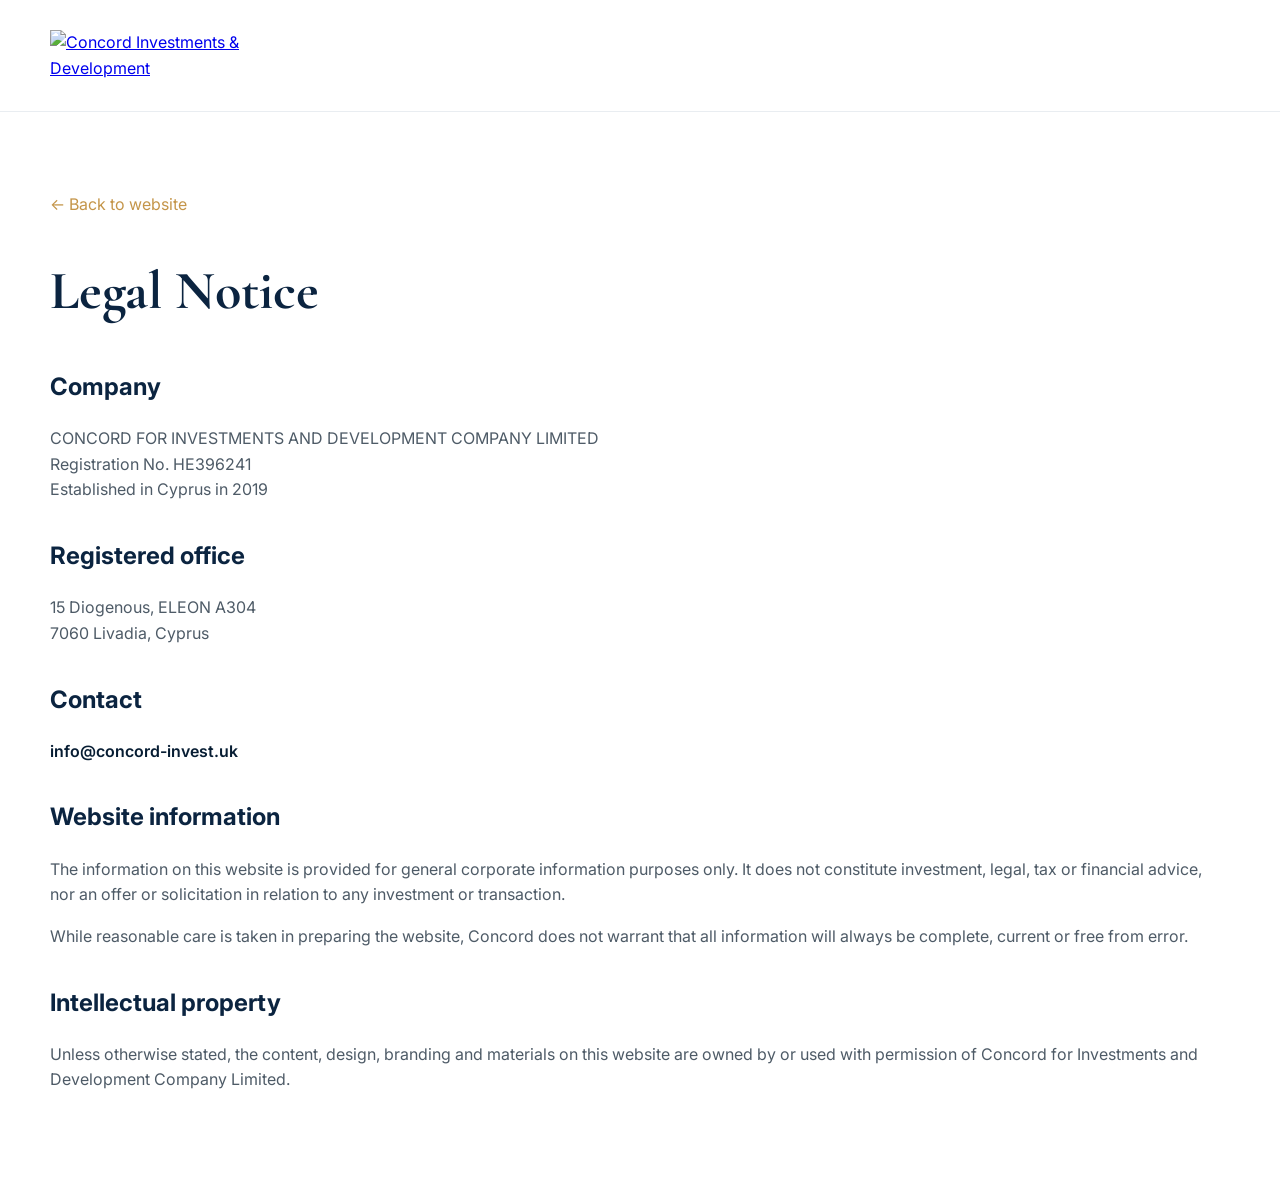
==== legal.html @ a1c295f2 "Build Concord corporate website" ====
<!doctype html><html lang="en"><head><meta charset="utf-8"><meta name="viewport" content="width=device-width, initial-scale=1"><title>Legal Notice | Concord</title><link rel="stylesheet" href="styles.css"></head><body><header class="site-header legal-header"><a class="brand" href="index.html"><img src="assets/concord-logo.svg" alt="Concord Investments & Development"></a></header><main class="legal-page"><div class="shell"><a class="back-link" href="index.html">← Back to website</a><h1>Legal Notice</h1><h2>Company</h2><p>CONCORD FOR INVESTMENTS AND DEVELOPMENT COMPANY LIMITED<br>Registration No. HE396241<br>Established in Cyprus in 2019</p><h2>Registered office</h2><p>15 Diogenous, ELEON A304<br>7060 Livadia, Cyprus</p><h2>Contact</h2><p><a class="email-link" href="mailto:info@concord-invest.uk">info@concord-invest.uk</a></p><h2>Website information</h2><p>The information on this website is provided for general corporate information purposes only. It does not constitute investment, legal, tax or financial advice, nor an offer or solicitation in relation to any investment or transaction.</p><p>While reasonable care is taken in preparing the website, Concord does not warrant that all information will always be complete, current or free from error.</p><h2>Intellectual property</h2><p>Unless otherwise stated, the content, design, branding and materials on this website are owned by or used with permission of Concord for Investments and Development Company Limited.</p></div></main></body></html>
---- styles.css ----
@import url('https://fonts.googleapis.com/css2?family=Cormorant+Garamond:wght@500;600&family=Inter:wght@400;500;600&display=swap');
:root{--navy:#071d33;--navy2:#0c3153;--gold:#c49549;--ink:#0b2440;--muted:#5c6774;--paper:#fff;--soft:#f5f7f9}*{box-sizing:border-box}html{scroll-behavior:smooth}body{margin:0;color:var(--ink);font-family:Inter,Arial,sans-serif;background:#fff;line-height:1.6}.shell{width:min(1180px,calc(100% - 48px));margin:auto}.site-header{height:112px;display:flex;align-items:center;justify-content:space-between;padding:0 max(24px,calc((100vw - 1180px)/2));background:#fff;position:sticky;top:0;z-index:20;border-bottom:1px solid #e9edf1}.brand img{width:255px;display:block}.main-nav{display:flex;gap:34px;align-items:center}.main-nav a{color:var(--ink);text-decoration:none;text-transform:uppercase;letter-spacing:.12em;font-size:12px;font-weight:600}.main-nav a:hover{color:var(--gold)}.menu-toggle{display:none;background:none;border:1px solid #ccd4dc;padding:9px 12px;color:var(--ink)}.hero{position:relative;min-height:600px;display:flex;align-items:center;overflow:hidden;background:#0a2743}.hero-image{position:absolute;inset:0;background:url('assets/concord-hero.svg') center/cover no-repeat}.hero-overlay{position:absolute;inset:0;background:linear-gradient(90deg,rgba(3,20,37,.89) 0%,rgba(3,20,37,.72) 37%,rgba(3,20,37,.18) 68%,rgba(3,20,37,0) 100%)}.hero-content{position:relative;color:#fff;padding:72px 0;max-width:1180px}.hero-content>*{max-width:540px}.eyebrow{text-transform:uppercase;letter-spacing:.19em;font-size:12px;font-weight:600;color:#e2b873;margin:0 0 14px}.eyebrow.dark{color:var(--gold)}h1,.section-title,.growth-copy h2{font-family:'Cormorant Garamond',Georgia,serif}.hero h1{font-size:74px;line-height:.93;font-weight:500;margin:0 0 22px;letter-spacing:-.02em}.gold-rule{width:78px;height:2px;background:var(--gold);margin:22px 0}.hero-copy{font-size:17px;line-height:1.7;color:#f4f6f8;margin-bottom:30px}.button{display:inline-block;text-decoration:none;text-transform:uppercase;letter-spacing:.12em;font-weight:600;font-size:12px;padding:14px 24px}.button-outline{border:1px solid var(--gold);color:#f5cf8a}.button-outline:hover{background:var(--gold);color:#071d33}.pillars{padding:42px 0;background:#fff;border-bottom:1px solid #edf0f2}.pillar-grid{display:grid;grid-template-columns:repeat(4,1fr);gap:0}.pillar{padding:0 28px;border-right:1px solid #e6eaee}.pillar:first-child{padding-left:0}.pillar:last-child{border-right:0}.pillar-icon{width:46px;height:46px;border:1px solid var(--gold);border-radius:50%;display:flex;align-items:center;justify-content:center;color:var(--gold);font-family:'Cormorant Garamond',Georgia,serif;font-size:18px;margin-bottom:18px}.pillar h2{font-size:14px;text-transform:uppercase;letter-spacing:.08em;margin:0 0 8px}.pillar p{font-size:13px;color:var(--muted);margin:0}.section{padding:86px 0}.split{display:grid;grid-template-columns:.85fr 1.15fr;gap:90px;align-items:start}.section-title{font-size:47px;line-height:1.08;font-weight:500;margin:0}.prose{font-size:16px;color:#3e4c59}.prose p{margin-top:0;margin-bottom:18px}.established{color:var(--gold);font-weight:600}.group{background:var(--soft)}.group-layout{display:grid;grid-template-columns:1fr 1fr;gap:60px;align-items:center}.participation-card{background:#fff;border:1px solid #e3e8ed;box-shadow:0 12px 35px rgba(7,29,51,.08);padding:34px}.country{text-transform:uppercase;letter-spacing:.16em;color:var(--gold);font-size:11px;font-weight:600}.participation-card h2{margin:6px 0 2px;font-size:30px}.ownership{color:var(--navy2);font-weight:600}.participation-card dl{margin:24px 0 0}.participation-card dl div{display:grid;grid-template-columns:150px 1fr;padding:10px 0;border-top:1px solid #edf0f3}.participation-card dt{color:#7b8791}.participation-card dd{margin:0;font-weight:500}.growth-copy h2{font-size:43px;line-height:1.1;font-weight:500;margin:0 0 14px}.growth-copy p{color:#52606d;font-size:16px}.company-grid{display:grid;grid-template-columns:1.4fr .9fr .9fr;gap:50px;align-items:start}.company h2{font-size:22px;line-height:1.4;margin:0 0 12px}.label{text-transform:uppercase;letter-spacing:.12em;font-size:11px;font-weight:600;color:var(--gold);margin:0 0 10px}address{font-style:normal}.email-link{color:var(--navy);font-weight:600;text-decoration:none}.site-footer{background:linear-gradient(135deg,#061a2d,#0b3152);color:#dce5ec;padding:54px 0 20px}.footer-grid{display:grid;grid-template-columns:1.4fr .7fr 1fr .7fr;gap:42px}.footer-brand img{width:235px;filter:brightness(0) invert(1);opacity:.95}.footer-brand p{color:#b8c4ce}.footer-heading{text-transform:uppercase;letter-spacing:.13em;color:#d8ad66;font-size:11px;font-weight:600;margin:0 0 12px}.site-footer a{display:block;color:#dce5ec;text-decoration:none;margin:4px 0}.site-footer a:hover{color:#f0c678}.site-footer p{margin-top:0}.copyright{border-top:1px solid rgba(255,255,255,.16);padding-top:18px;margin-top:30px;font-size:11px;color:#9eacb8}.legal-page{min-height:70vh;padding:80px 0}.legal-page h1{font-family:'Cormorant Garamond',Georgia,serif;font-size:54px;margin:0 0 25px}.legal-page h2{margin-top:34px}.legal-page p,.legal-page li{color:#4e5b67}.back-link{display:inline-block;margin-bottom:30px;color:var(--gold);text-decoration:none}.legal-header{position:static}.legal-header .main-nav{display:none}@media(max-width:900px){.site-header{height:86px}.brand img{width:205px}.menu-toggle{display:block}.main-nav{display:none;position:absolute;top:86px;left:0;right:0;background:#fff;padding:24px;flex-direction:column;gap:18px;border-bottom:1px solid #e4e9ee}.main-nav.open{display:flex}.hero{min-height:560px}.hero h1{font-size:58px}.pillar-grid{grid-template-columns:1fr 1fr;gap:34px}.pillar{border-right:0;padding:0}.split,.group-layout,.company-grid,.footer-grid{grid-template-columns:1fr}.split{gap:30px}.group-layout{gap:30px}.company-grid{gap:28px}.footer-grid{gap:28px}}@media(max-width:600px){.shell{width:min(100% - 32px,1180px)}.hero{min-height:590px}.hero-overlay{background:linear-gradient(90deg,rgba(3,20,37,.91),rgba(3,20,37,.63))}.hero h1{font-size:49px}.hero-copy{font-size:15px}.pillar-grid{grid-template-columns:1fr}.pillar{padding-bottom:24px}.section{padding:62px 0}.section-title,.growth-copy h2{font-size:37px}.participation-card{padding:25px}.participation-card dl div{grid-template-columns:1fr;gap:3px}.site-header{padding:0 16px}.brand img{width:178px}}
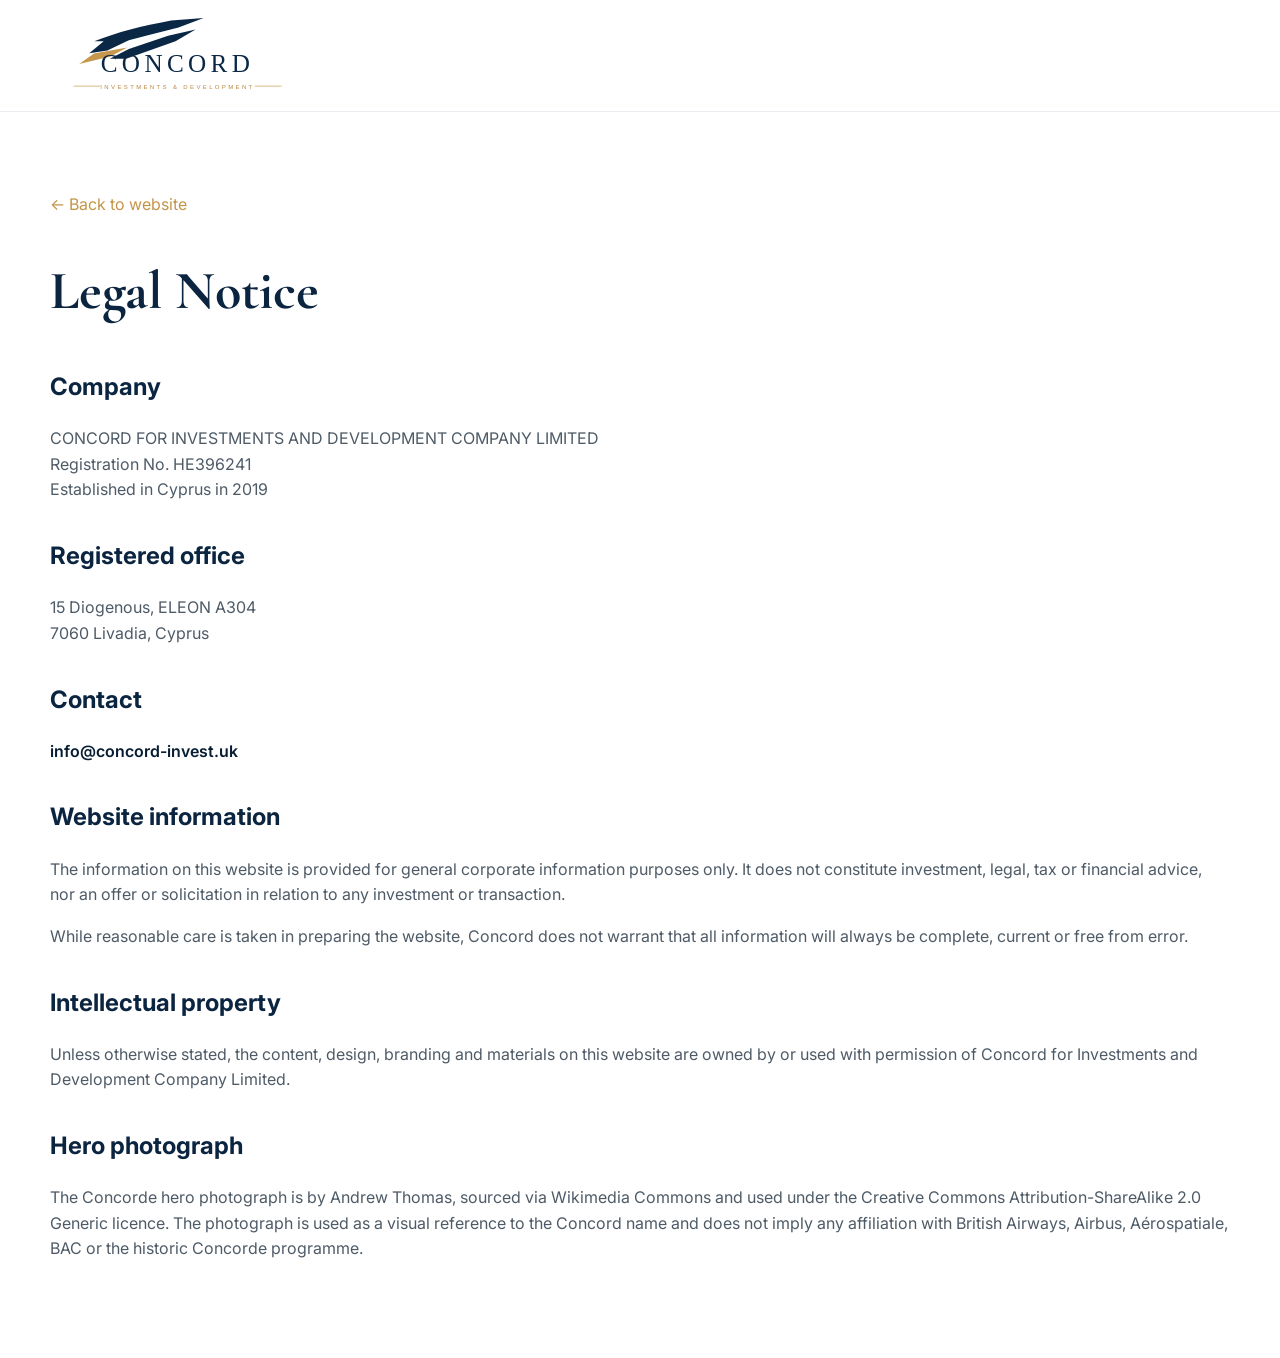
==== commit 5833ee14: "Fix legal page logo and add hero image attribution" ====
--- a/legal.html
+++ b/legal.html
@@ -1 +1 @@
-<!doctype html><html lang="en"><head><meta charset="utf-8"><meta name="viewport" content="width=device-width, initial-scale=1"><title>Legal Notice | Concord</title><link rel="stylesheet" href="styles.css"></head><body><header class="site-header legal-header"><a class="brand" href="index.html"><img src="assets/concord-logo.svg" alt="Concord Investments & Development"></a></header><main class="legal-page"><div class="shell"><a class="back-link" href="index.html">← Back to website</a><h1>Legal Notice</h1><h2>Company</h2><p>CONCORD FOR INVESTMENTS AND DEVELOPMENT COMPANY LIMITED<br>Registration No. HE396241<br>Established in Cyprus in 2019</p><h2>Registered office</h2><p>15 Diogenous, ELEON A304<br>7060 Livadia, Cyprus</p><h2>Contact</h2><p><a class="email-link" href="mailto:info@concord-invest.uk">info@concord-invest.uk</a></p><h2>Website information</h2><p>The information on this website is provided for general corporate information purposes only. It does not constitute investment, legal, tax or financial advice, nor an offer or solicitation in relation to any investment or transaction.</p><p>While reasonable care is taken in preparing the website, Concord does not warrant that all information will always be complete, current or free from error.</p><h2>Intellectual property</h2><p>Unless otherwise stated, the content, design, branding and materials on this website are owned by or used with permission of Concord for Investments and Development Company Limited.</p></div></main></body></html>+<!doctype html><html lang="en"><head><meta charset="utf-8"><meta name="viewport" content="width=device-width, initial-scale=1"><title>Legal Notice | Concord</title><link rel="stylesheet" href="styles.css"></head><body><header class="site-header legal-header"><a class="brand" href="index.html" aria-label="Concord home"><svg class="brand-mark" viewBox="0 0 760 260" role="img" aria-label="Concord Investments & Development logo"><g transform="translate(80 18)"><path class="logo-navy" d="M52 69c70-28 140-45 229-62l97-7-75 28-94 24-54 14-64 31-54 8 43-36-28 0z" fill="#0a2745"/><path class="logo-gold" d="M51 106l99-18-50 27-93 22z" fill="#c6974d"/><path class="logo-navy" d="M155 92l117-39 82-19-60 35-147 52-49 0z" fill="#0a2745"/></g><text class="logo-navy" x="380" y="178" text-anchor="middle" font-family="Georgia, 'Times New Roman', serif" font-size="75" letter-spacing="13" fill="#0a2745">CONCORD</text><g class="logo-gold" stroke="#c6974d" stroke-width="2"><line x1="70" y1="221" x2="150" y2="221"/><line x1="610" y1="221" x2="690" y2="221"/></g><text class="logo-gold" x="380" y="229" text-anchor="middle" font-family="Arial, Helvetica, sans-serif" font-size="18" letter-spacing="7" fill="#b98842">INVESTMENTS &amp; DEVELOPMENT</text></svg></a></header><main class="legal-page"><div class="shell"><a class="back-link" href="index.html">← Back to website</a><h1>Legal Notice</h1><h2>Company</h2><p>CONCORD FOR INVESTMENTS AND DEVELOPMENT COMPANY LIMITED<br>Registration No. HE396241<br>Established in Cyprus in 2019</p><h2>Registered office</h2><p>15 Diogenous, ELEON A304<br>7060 Livadia, Cyprus</p><h2>Contact</h2><p><a class="email-link" href="mailto:info@concord-invest.uk">info@concord-invest.uk</a></p><h2>Website information</h2><p>The information on this website is provided for general corporate information purposes only. It does not constitute investment, legal, tax or financial advice, nor an offer or solicitation in relation to any investment or transaction.</p><p>While reasonable care is taken in preparing the website, Concord does not warrant that all information will always be complete, current or free from error.</p><h2>Intellectual property</h2><p>Unless otherwise stated, the content, design, branding and materials on this website are owned by or used with permission of Concord for Investments and Development Company Limited.</p><h2>Hero photograph</h2><p>The Concorde hero photograph is by Andrew Thomas, sourced via Wikimedia Commons and used under the Creative Commons Attribution-ShareAlike 2.0 Generic licence. The photograph is used as a visual reference to the Concord name and does not imply any affiliation with British Airways, Airbus, Aérospatiale, BAC or the historic Concorde programme.</p></div></main></body></html>
--- a/styles.css
+++ b/styles.css
@@ -1,2 +1,2 @@
 @import url('https://fonts.googleapis.com/css2?family=Cormorant+Garamond:wght@500;600&family=Inter:wght@400;500;600&display=swap');
-:root{--navy:#071d33;--navy2:#0c3153;--gold:#c49549;--ink:#0b2440;--muted:#5c6774;--paper:#fff;--soft:#f5f7f9}*{box-sizing:border-box}html{scroll-behavior:smooth}body{margin:0;color:var(--ink);font-family:Inter,Arial,sans-serif;background:#fff;line-height:1.6}.shell{width:min(1180px,calc(100% - 48px));margin:auto}.site-header{height:112px;display:flex;align-items:center;justify-content:space-between;padding:0 max(24px,calc((100vw - 1180px)/2));background:#fff;position:sticky;top:0;z-index:20;border-bottom:1px solid #e9edf1}.brand img{width:255px;display:block}.main-nav{display:flex;gap:34px;align-items:center}.main-nav a{color:var(--ink);text-decoration:none;text-transform:uppercase;letter-spacing:.12em;font-size:12px;font-weight:600}.main-nav a:hover{color:var(--gold)}.menu-toggle{display:none;background:none;border:1px solid #ccd4dc;padding:9px 12px;color:var(--ink)}.hero{position:relative;min-height:600px;display:flex;align-items:center;overflow:hidden;background:#0a2743}.hero-image{position:absolute;inset:0;background:url('assets/concord-hero.svg') center/cover no-repeat}.hero-overlay{position:absolute;inset:0;background:linear-gradient(90deg,rgba(3,20,37,.89) 0%,rgba(3,20,37,.72) 37%,rgba(3,20,37,.18) 68%,rgba(3,20,37,0) 100%)}.hero-content{position:relative;color:#fff;padding:72px 0;max-width:1180px}.hero-content>*{max-width:540px}.eyebrow{text-transform:uppercase;letter-spacing:.19em;font-size:12px;font-weight:600;color:#e2b873;margin:0 0 14px}.eyebrow.dark{color:var(--gold)}h1,.section-title,.growth-copy h2{font-family:'Cormorant Garamond',Georgia,serif}.hero h1{font-size:74px;line-height:.93;font-weight:500;margin:0 0 22px;letter-spacing:-.02em}.gold-rule{width:78px;height:2px;background:var(--gold);margin:22px 0}.hero-copy{font-size:17px;line-height:1.7;color:#f4f6f8;margin-bottom:30px}.button{display:inline-block;text-decoration:none;text-transform:uppercase;letter-spacing:.12em;font-weight:600;font-size:12px;padding:14px 24px}.button-outline{border:1px solid var(--gold);color:#f5cf8a}.button-outline:hover{background:var(--gold);color:#071d33}.pillars{padding:42px 0;background:#fff;border-bottom:1px solid #edf0f2}.pillar-grid{display:grid;grid-template-columns:repeat(4,1fr);gap:0}.pillar{padding:0 28px;border-right:1px solid #e6eaee}.pillar:first-child{padding-left:0}.pillar:last-child{border-right:0}.pillar-icon{width:46px;height:46px;border:1px solid var(--gold);border-radius:50%;display:flex;align-items:center;justify-content:center;color:var(--gold);font-family:'Cormorant Garamond',Georgia,serif;font-size:18px;margin-bottom:18px}.pillar h2{font-size:14px;text-transform:uppercase;letter-spacing:.08em;margin:0 0 8px}.pillar p{font-size:13px;color:var(--muted);margin:0}.section{padding:86px 0}.split{display:grid;grid-template-columns:.85fr 1.15fr;gap:90px;align-items:start}.section-title{font-size:47px;line-height:1.08;font-weight:500;margin:0}.prose{font-size:16px;color:#3e4c59}.prose p{margin-top:0;margin-bottom:18px}.established{color:var(--gold);font-weight:600}.group{background:var(--soft)}.group-layout{display:grid;grid-template-columns:1fr 1fr;gap:60px;align-items:center}.participation-card{background:#fff;border:1px solid #e3e8ed;box-shadow:0 12px 35px rgba(7,29,51,.08);padding:34px}.country{text-transform:uppercase;letter-spacing:.16em;color:var(--gold);font-size:11px;font-weight:600}.participation-card h2{margin:6px 0 2px;font-size:30px}.ownership{color:var(--navy2);font-weight:600}.participation-card dl{margin:24px 0 0}.participation-card dl div{display:grid;grid-template-columns:150px 1fr;padding:10px 0;border-top:1px solid #edf0f3}.participation-card dt{color:#7b8791}.participation-card dd{margin:0;font-weight:500}.growth-copy h2{font-size:43px;line-height:1.1;font-weight:500;margin:0 0 14px}.growth-copy p{color:#52606d;font-size:16px}.company-grid{display:grid;grid-template-columns:1.4fr .9fr .9fr;gap:50px;align-items:start}.company h2{font-size:22px;line-height:1.4;margin:0 0 12px}.label{text-transform:uppercase;letter-spacing:.12em;font-size:11px;font-weight:600;color:var(--gold);margin:0 0 10px}address{font-style:normal}.email-link{color:var(--navy);font-weight:600;text-decoration:none}.site-footer{background:linear-gradient(135deg,#061a2d,#0b3152);color:#dce5ec;padding:54px 0 20px}.footer-grid{display:grid;grid-template-columns:1.4fr .7fr 1fr .7fr;gap:42px}.footer-brand img{width:235px;filter:brightness(0) invert(1);opacity:.95}.footer-brand p{color:#b8c4ce}.footer-heading{text-transform:uppercase;letter-spacing:.13em;color:#d8ad66;font-size:11px;font-weight:600;margin:0 0 12px}.site-footer a{display:block;color:#dce5ec;text-decoration:none;margin:4px 0}.site-footer a:hover{color:#f0c678}.site-footer p{margin-top:0}.copyright{border-top:1px solid rgba(255,255,255,.16);padding-top:18px;margin-top:30px;font-size:11px;color:#9eacb8}.legal-page{min-height:70vh;padding:80px 0}.legal-page h1{font-family:'Cormorant Garamond',Georgia,serif;font-size:54px;margin:0 0 25px}.legal-page h2{margin-top:34px}.legal-page p,.legal-page li{color:#4e5b67}.back-link{display:inline-block;margin-bottom:30px;color:var(--gold);text-decoration:none}.legal-header{position:static}.legal-header .main-nav{display:none}@media(max-width:900px){.site-header{height:86px}.brand img{width:205px}.menu-toggle{display:block}.main-nav{display:none;position:absolute;top:86px;left:0;right:0;background:#fff;padding:24px;flex-direction:column;gap:18px;border-bottom:1px solid #e4e9ee}.main-nav.open{display:flex}.hero{min-height:560px}.hero h1{font-size:58px}.pillar-grid{grid-template-columns:1fr 1fr;gap:34px}.pillar{border-right:0;padding:0}.split,.group-layout,.company-grid,.footer-grid{grid-template-columns:1fr}.split{gap:30px}.group-layout{gap:30px}.company-grid{gap:28px}.footer-grid{gap:28px}}@media(max-width:600px){.shell{width:min(100% - 32px,1180px)}.hero{min-height:590px}.hero-overlay{background:linear-gradient(90deg,rgba(3,20,37,.91),rgba(3,20,37,.63))}.hero h1{font-size:49px}.hero-copy{font-size:15px}.pillar-grid{grid-template-columns:1fr}.pillar{padding-bottom:24px}.section{padding:62px 0}.section-title,.growth-copy h2{font-size:37px}.participation-card{padding:25px}.participation-card dl div{grid-template-columns:1fr;gap:3px}.site-header{padding:0 16px}.brand img{width:178px}}+:root{--navy:#071d33;--navy2:#0c3153;--gold:#c49549;--ink:#0b2440;--muted:#5c6774;--paper:#fff;--soft:#f5f7f9}*{box-sizing:border-box}html{scroll-behavior:smooth}body{margin:0;color:var(--ink);font-family:Inter,Arial,sans-serif;background:#fff;line-height:1.6}.shell{width:min(1180px,calc(100% - 48px));margin:auto}.site-header{height:112px;display:flex;align-items:center;justify-content:space-between;padding:0 max(24px,calc((100vw - 1180px)/2));background:#fff;position:sticky;top:0;z-index:20;border-bottom:1px solid #e9edf1}.brand{display:flex;align-items:center;text-decoration:none}.brand-mark{width:255px;height:auto;display:block;overflow:visible}.main-nav{display:flex;gap:34px;align-items:center}.main-nav a{color:var(--ink);text-decoration:none;text-transform:uppercase;letter-spacing:.12em;font-size:12px;font-weight:600}.main-nav a:hover{color:var(--gold)}.menu-toggle{display:none;background:none;border:1px solid #ccd4dc;padding:9px 12px;color:var(--ink)}.hero{position:relative;min-height:600px;display:flex;align-items:center;overflow:hidden;background:#0a2743}.hero-image{position:absolute;inset:0;background-image:url('https://upload.wikimedia.org/wikipedia/commons/thumb/7/77/Concorde_102_G-BOAF%2C_British_Airways%2C_Manchester%2C_July_1982._%285499205415%29.jpg/1280px-Concorde_102_G-BOAF%2C_British_Airways%2C_Manchester%2C_July_1982._%285499205415%29.jpg');background-position:center 42%;background-size:cover;background-repeat:no-repeat;transform:scale(1.015)}.hero-overlay{position:absolute;inset:0;background:linear-gradient(90deg,rgba(3,20,37,.93) 0%,rgba(3,20,37,.78) 36%,rgba(3,20,37,.34) 62%,rgba(3,20,37,.08) 100%),linear-gradient(180deg,rgba(7,29,51,.08),rgba(7,29,51,.2))}.hero-content{position:relative;color:#fff;padding:72px 0;max-width:1180px}.hero-content>*{max-width:540px}.eyebrow{text-transform:uppercase;letter-spacing:.19em;font-size:12px;font-weight:600;color:#e2b873;margin:0 0 14px}.eyebrow.dark{color:var(--gold)}h1,.section-title,.growth-copy h2{font-family:'Cormorant Garamond',Georgia,serif}.hero h1{font-size:74px;line-height:.93;font-weight:500;margin:0 0 22px;letter-spacing:-.02em}.gold-rule{width:78px;height:2px;background:var(--gold);margin:22px 0}.hero-copy{font-size:17px;line-height:1.7;color:#f4f6f8;margin-bottom:30px}.button{display:inline-block;text-decoration:none;text-transform:uppercase;letter-spacing:.12em;font-weight:600;font-size:12px;padding:14px 24px}.button-outline{border:1px solid var(--gold);color:#f5cf8a}.button-outline:hover{background:var(--gold);color:#071d33}.pillars{padding:42px 0;background:#fff;border-bottom:1px solid #edf0f2}.pillar-grid{display:grid;grid-template-columns:repeat(4,1fr);gap:0}.pillar{padding:0 28px;border-right:1px solid #e6eaee}.pillar:first-child{padding-left:0}.pillar:last-child{border-right:0}.pillar-icon{width:46px;height:46px;border:1px solid var(--gold);border-radius:50%;display:flex;align-items:center;justify-content:center;color:var(--gold);font-family:'Cormorant Garamond',Georgia,serif;font-size:18px;margin-bottom:18px}.pillar h2{font-size:14px;text-transform:uppercase;letter-spacing:.08em;margin:0 0 8px}.pillar p{font-size:13px;color:var(--muted);margin:0}.section{padding:86px 0}.split{display:grid;grid-template-columns:.85fr 1.15fr;gap:90px;align-items:start}.section-title{font-size:47px;line-height:1.08;font-weight:500;margin:0}.prose{font-size:16px;color:#3e4c59}.prose p{margin-top:0;margin-bottom:18px}.established{color:var(--gold);font-weight:600}.group{background:var(--soft)}.group-layout{display:grid;grid-template-columns:1fr 1fr;gap:60px;align-items:center}.participation-card{background:#fff;border:1px solid #e3e8ed;box-shadow:0 12px 35px rgba(7,29,51,.08);padding:34px}.country{text-transform:uppercase;letter-spacing:.16em;color:var(--gold);font-size:11px;font-weight:600}.participation-card h2{margin:6px 0 2px;font-size:30px}.ownership{color:var(--navy2);font-weight:600}.participation-card dl{margin:24px 0 0}.participation-card dl div{display:grid;grid-template-columns:150px 1fr;padding:10px 0;border-top:1px solid #edf0f3}.participation-card dt{color:#7b8791}.participation-card dd{margin:0;font-weight:500}.growth-copy h2{font-size:43px;line-height:1.1;font-weight:500;margin:0 0 14px}.growth-copy p{color:#52606d;font-size:16px}.company-grid{display:grid;grid-template-columns:1.4fr .9fr .9fr;gap:50px;align-items:start}.company h2{font-size:22px;line-height:1.4;margin:0 0 12px}.label{text-transform:uppercase;letter-spacing:.12em;font-size:11px;font-weight:600;color:var(--gold);margin:0 0 10px}address{font-style:normal}.email-link{color:var(--navy);font-weight:600;text-decoration:none}.site-footer{background:linear-gradient(135deg,#061a2d,#0b3152);color:#dce5ec;padding:54px 0 20px}.footer-grid{display:grid;grid-template-columns:1.4fr .7fr 1fr .7fr;gap:42px}.footer-brand .brand-mark{width:235px}.footer-brand .brand-mark .logo-navy{fill:#fff}.footer-brand .brand-mark .logo-gold{fill:#d4aa63;stroke:#d4aa63}.footer-brand .brand-mark .logo-white{fill:#fff}.footer-brand p{color:#b8c4ce}.footer-heading{text-transform:uppercase;letter-spacing:.13em;color:#d8ad66;font-size:11px;font-weight:600;margin:0 0 12px}.site-footer a{display:block;color:#dce5ec;text-decoration:none;margin:4px 0}.site-footer a:hover{color:#f0c678}.site-footer p{margin-top:0}.copyright{border-top:1px solid rgba(255,255,255,.16);padding-top:18px;margin-top:30px;font-size:11px;color:#9eacb8}.photo-credit{font-size:10px;color:#8797a5;margin-top:10px}.photo-credit a{display:inline;color:#9eacb8;text-decoration:underline}.legal-page{min-height:70vh;padding:80px 0}.legal-page h1{font-family:'Cormorant Garamond',Georgia,serif;font-size:54px;margin:0 0 25px}.legal-page h2{margin-top:34px}.legal-page p,.legal-page li{color:#4e5b67}.back-link{display:inline-block;margin-bottom:30px;color:var(--gold);text-decoration:none}.legal-header{position:static}.legal-header .main-nav{display:none}@media(max-width:900px){.site-header{height:86px}.brand-mark{width:205px}.menu-toggle{display:block}.main-nav{display:none;position:absolute;top:86px;left:0;right:0;background:#fff;padding:24px;flex-direction:column;gap:18px;border-bottom:1px solid #e4e9ee}.main-nav.open{display:flex}.hero{min-height:560px}.hero h1{font-size:58px}.pillar-grid{grid-template-columns:1fr 1fr;gap:34px}.pillar{border-right:0;padding:0}.split,.group-layout,.company-grid,.footer-grid{grid-template-columns:1fr}.split{gap:30px}.group-layout{gap:30px}.company-grid{gap:28px}.footer-grid{gap:28px}}@media(max-width:600px){.shell{width:min(100% - 32px,1180px)}.hero{min-height:590px}.hero-image{background-position:61% center}.hero-overlay{background:linear-gradient(90deg,rgba(3,20,37,.94),rgba(3,20,37,.63))}.hero h1{font-size:49px}.hero-copy{font-size:15px}.pillar-grid{grid-template-columns:1fr}.pillar{padding-bottom:24px}.section{padding:62px 0}.section-title,.growth-copy h2{font-size:37px}.participation-card{padding:25px}.participation-card dl div{grid-template-columns:1fr;gap:3px}.site-header{padding:0 16px}.brand-mark{width:178px}}
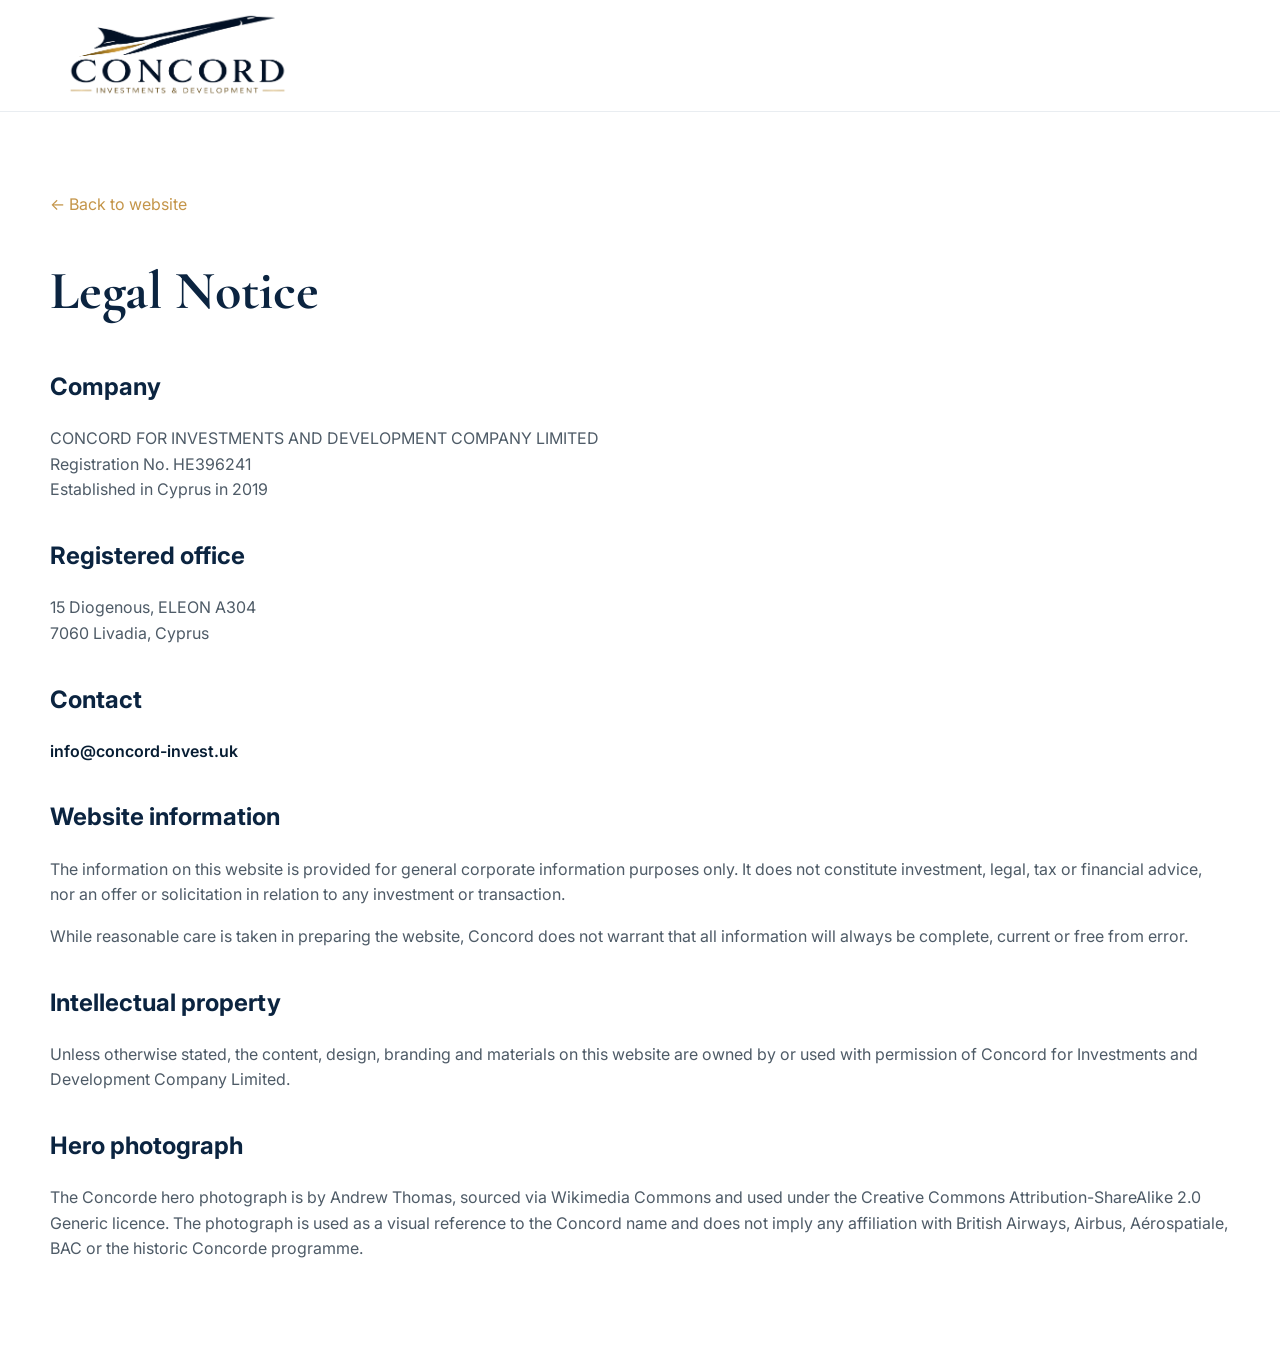
==== commit cd69ffa2: "Use uploaded Concord logo on legal page" ====
--- a/legal.html
+++ b/legal.html
@@ -1 +1 @@
-<!doctype html><html lang="en"><head><meta charset="utf-8"><meta name="viewport" content="width=device-width, initial-scale=1"><title>Legal Notice | Concord</title><link rel="stylesheet" href="styles.css"></head><body><header class="site-header legal-header"><a class="brand" href="index.html" aria-label="Concord home"><svg class="brand-mark" viewBox="0 0 760 260" role="img" aria-label="Concord Investments & Development logo"><g transform="translate(80 18)"><path class="logo-navy" d="M52 69c70-28 140-45 229-62l97-7-75 28-94 24-54 14-64 31-54 8 43-36-28 0z" fill="#0a2745"/><path class="logo-gold" d="M51 106l99-18-50 27-93 22z" fill="#c6974d"/><path class="logo-navy" d="M155 92l117-39 82-19-60 35-147 52-49 0z" fill="#0a2745"/></g><text class="logo-navy" x="380" y="178" text-anchor="middle" font-family="Georgia, 'Times New Roman', serif" font-size="75" letter-spacing="13" fill="#0a2745">CONCORD</text><g class="logo-gold" stroke="#c6974d" stroke-width="2"><line x1="70" y1="221" x2="150" y2="221"/><line x1="610" y1="221" x2="690" y2="221"/></g><text class="logo-gold" x="380" y="229" text-anchor="middle" font-family="Arial, Helvetica, sans-serif" font-size="18" letter-spacing="7" fill="#b98842">INVESTMENTS &amp; DEVELOPMENT</text></svg></a></header><main class="legal-page"><div class="shell"><a class="back-link" href="index.html">← Back to website</a><h1>Legal Notice</h1><h2>Company</h2><p>CONCORD FOR INVESTMENTS AND DEVELOPMENT COMPANY LIMITED<br>Registration No. HE396241<br>Established in Cyprus in 2019</p><h2>Registered office</h2><p>15 Diogenous, ELEON A304<br>7060 Livadia, Cyprus</p><h2>Contact</h2><p><a class="email-link" href="mailto:info@concord-invest.uk">info@concord-invest.uk</a></p><h2>Website information</h2><p>The information on this website is provided for general corporate information purposes only. It does not constitute investment, legal, tax or financial advice, nor an offer or solicitation in relation to any investment or transaction.</p><p>While reasonable care is taken in preparing the website, Concord does not warrant that all information will always be complete, current or free from error.</p><h2>Intellectual property</h2><p>Unless otherwise stated, the content, design, branding and materials on this website are owned by or used with permission of Concord for Investments and Development Company Limited.</p><h2>Hero photograph</h2><p>The Concorde hero photograph is by Andrew Thomas, sourced via Wikimedia Commons and used under the Creative Commons Attribution-ShareAlike 2.0 Generic licence. The photograph is used as a visual reference to the Concord name and does not imply any affiliation with British Airways, Airbus, Aérospatiale, BAC or the historic Concorde programme.</p></div></main></body></html>+<!doctype html><html lang="en"><head><meta charset="utf-8"><meta name="viewport" content="width=device-width, initial-scale=1"><title>Legal Notice | Concord</title><link rel="stylesheet" href="styles.css"></head><body><header class="site-header legal-header"><a class="brand" href="index.html" aria-label="Concord home"><img class="brand-logo" src="assets/LOGO.png" alt="Concord Investments & Development"></a></header><main class="legal-page"><div class="shell"><a class="back-link" href="index.html">← Back to website</a><h1>Legal Notice</h1><h2>Company</h2><p>CONCORD FOR INVESTMENTS AND DEVELOPMENT COMPANY LIMITED<br>Registration No. HE396241<br>Established in Cyprus in 2019</p><h2>Registered office</h2><p>15 Diogenous, ELEON A304<br>7060 Livadia, Cyprus</p><h2>Contact</h2><p><a class="email-link" href="mailto:info@concord-invest.uk">info@concord-invest.uk</a></p><h2>Website information</h2><p>The information on this website is provided for general corporate information purposes only. It does not constitute investment, legal, tax or financial advice, nor an offer or solicitation in relation to any investment or transaction.</p><p>While reasonable care is taken in preparing the website, Concord does not warrant that all information will always be complete, current or free from error.</p><h2>Intellectual property</h2><p>Unless otherwise stated, the content, design, branding and materials on this website are owned by or used with permission of Concord for Investments and Development Company Limited.</p><h2>Hero photograph</h2><p>The Concorde hero photograph is by Andrew Thomas, sourced via Wikimedia Commons and used under the Creative Commons Attribution-ShareAlike 2.0 Generic licence. The photograph is used as a visual reference to the Concord name and does not imply any affiliation with British Airways, Airbus, Aérospatiale, BAC or the historic Concorde programme.</p></div></main></body></html>
--- a/styles.css
+++ b/styles.css
@@ -1,2 +1,2 @@
 @import url('https://fonts.googleapis.com/css2?family=Cormorant+Garamond:wght@500;600&family=Inter:wght@400;500;600&display=swap');
-:root{--navy:#071d33;--navy2:#0c3153;--gold:#c49549;--ink:#0b2440;--muted:#5c6774;--paper:#fff;--soft:#f5f7f9}*{box-sizing:border-box}html{scroll-behavior:smooth}body{margin:0;color:var(--ink);font-family:Inter,Arial,sans-serif;background:#fff;line-height:1.6}.shell{width:min(1180px,calc(100% - 48px));margin:auto}.site-header{height:112px;display:flex;align-items:center;justify-content:space-between;padding:0 max(24px,calc((100vw - 1180px)/2));background:#fff;position:sticky;top:0;z-index:20;border-bottom:1px solid #e9edf1}.brand{display:flex;align-items:center;text-decoration:none}.brand-mark{width:255px;height:auto;display:block;overflow:visible}.main-nav{display:flex;gap:34px;align-items:center}.main-nav a{color:var(--ink);text-decoration:none;text-transform:uppercase;letter-spacing:.12em;font-size:12px;font-weight:600}.main-nav a:hover{color:var(--gold)}.menu-toggle{display:none;background:none;border:1px solid #ccd4dc;padding:9px 12px;color:var(--ink)}.hero{position:relative;min-height:600px;display:flex;align-items:center;overflow:hidden;background:#0a2743}.hero-image{position:absolute;inset:0;background-image:url('https://upload.wikimedia.org/wikipedia/commons/thumb/7/77/Concorde_102_G-BOAF%2C_British_Airways%2C_Manchester%2C_July_1982._%285499205415%29.jpg/1280px-Concorde_102_G-BOAF%2C_British_Airways%2C_Manchester%2C_July_1982._%285499205415%29.jpg');background-position:center 42%;background-size:cover;background-repeat:no-repeat;transform:scale(1.015)}.hero-overlay{position:absolute;inset:0;background:linear-gradient(90deg,rgba(3,20,37,.93) 0%,rgba(3,20,37,.78) 36%,rgba(3,20,37,.34) 62%,rgba(3,20,37,.08) 100%),linear-gradient(180deg,rgba(7,29,51,.08),rgba(7,29,51,.2))}.hero-content{position:relative;color:#fff;padding:72px 0;max-width:1180px}.hero-content>*{max-width:540px}.eyebrow{text-transform:uppercase;letter-spacing:.19em;font-size:12px;font-weight:600;color:#e2b873;margin:0 0 14px}.eyebrow.dark{color:var(--gold)}h1,.section-title,.growth-copy h2{font-family:'Cormorant Garamond',Georgia,serif}.hero h1{font-size:74px;line-height:.93;font-weight:500;margin:0 0 22px;letter-spacing:-.02em}.gold-rule{width:78px;height:2px;background:var(--gold);margin:22px 0}.hero-copy{font-size:17px;line-height:1.7;color:#f4f6f8;margin-bottom:30px}.button{display:inline-block;text-decoration:none;text-transform:uppercase;letter-spacing:.12em;font-weight:600;font-size:12px;padding:14px 24px}.button-outline{border:1px solid var(--gold);color:#f5cf8a}.button-outline:hover{background:var(--gold);color:#071d33}.pillars{padding:42px 0;background:#fff;border-bottom:1px solid #edf0f2}.pillar-grid{display:grid;grid-template-columns:repeat(4,1fr);gap:0}.pillar{padding:0 28px;border-right:1px solid #e6eaee}.pillar:first-child{padding-left:0}.pillar:last-child{border-right:0}.pillar-icon{width:46px;height:46px;border:1px solid var(--gold);border-radius:50%;display:flex;align-items:center;justify-content:center;color:var(--gold);font-family:'Cormorant Garamond',Georgia,serif;font-size:18px;margin-bottom:18px}.pillar h2{font-size:14px;text-transform:uppercase;letter-spacing:.08em;margin:0 0 8px}.pillar p{font-size:13px;color:var(--muted);margin:0}.section{padding:86px 0}.split{display:grid;grid-template-columns:.85fr 1.15fr;gap:90px;align-items:start}.section-title{font-size:47px;line-height:1.08;font-weight:500;margin:0}.prose{font-size:16px;color:#3e4c59}.prose p{margin-top:0;margin-bottom:18px}.established{color:var(--gold);font-weight:600}.group{background:var(--soft)}.group-layout{display:grid;grid-template-columns:1fr 1fr;gap:60px;align-items:center}.participation-card{background:#fff;border:1px solid #e3e8ed;box-shadow:0 12px 35px rgba(7,29,51,.08);padding:34px}.country{text-transform:uppercase;letter-spacing:.16em;color:var(--gold);font-size:11px;font-weight:600}.participation-card h2{margin:6px 0 2px;font-size:30px}.ownership{color:var(--navy2);font-weight:600}.participation-card dl{margin:24px 0 0}.participation-card dl div{display:grid;grid-template-columns:150px 1fr;padding:10px 0;border-top:1px solid #edf0f3}.participation-card dt{color:#7b8791}.participation-card dd{margin:0;font-weight:500}.growth-copy h2{font-size:43px;line-height:1.1;font-weight:500;margin:0 0 14px}.growth-copy p{color:#52606d;font-size:16px}.company-grid{display:grid;grid-template-columns:1.4fr .9fr .9fr;gap:50px;align-items:start}.company h2{font-size:22px;line-height:1.4;margin:0 0 12px}.label{text-transform:uppercase;letter-spacing:.12em;font-size:11px;font-weight:600;color:var(--gold);margin:0 0 10px}address{font-style:normal}.email-link{color:var(--navy);font-weight:600;text-decoration:none}.site-footer{background:linear-gradient(135deg,#061a2d,#0b3152);color:#dce5ec;padding:54px 0 20px}.footer-grid{display:grid;grid-template-columns:1.4fr .7fr 1fr .7fr;gap:42px}.footer-brand .brand-mark{width:235px}.footer-brand .brand-mark .logo-navy{fill:#fff}.footer-brand .brand-mark .logo-gold{fill:#d4aa63;stroke:#d4aa63}.footer-brand .brand-mark .logo-white{fill:#fff}.footer-brand p{color:#b8c4ce}.footer-heading{text-transform:uppercase;letter-spacing:.13em;color:#d8ad66;font-size:11px;font-weight:600;margin:0 0 12px}.site-footer a{display:block;color:#dce5ec;text-decoration:none;margin:4px 0}.site-footer a:hover{color:#f0c678}.site-footer p{margin-top:0}.copyright{border-top:1px solid rgba(255,255,255,.16);padding-top:18px;margin-top:30px;font-size:11px;color:#9eacb8}.photo-credit{font-size:10px;color:#8797a5;margin-top:10px}.photo-credit a{display:inline;color:#9eacb8;text-decoration:underline}.legal-page{min-height:70vh;padding:80px 0}.legal-page h1{font-family:'Cormorant Garamond',Georgia,serif;font-size:54px;margin:0 0 25px}.legal-page h2{margin-top:34px}.legal-page p,.legal-page li{color:#4e5b67}.back-link{display:inline-block;margin-bottom:30px;color:var(--gold);text-decoration:none}.legal-header{position:static}.legal-header .main-nav{display:none}@media(max-width:900px){.site-header{height:86px}.brand-mark{width:205px}.menu-toggle{display:block}.main-nav{display:none;position:absolute;top:86px;left:0;right:0;background:#fff;padding:24px;flex-direction:column;gap:18px;border-bottom:1px solid #e4e9ee}.main-nav.open{display:flex}.hero{min-height:560px}.hero h1{font-size:58px}.pillar-grid{grid-template-columns:1fr 1fr;gap:34px}.pillar{border-right:0;padding:0}.split,.group-layout,.company-grid,.footer-grid{grid-template-columns:1fr}.split{gap:30px}.group-layout{gap:30px}.company-grid{gap:28px}.footer-grid{gap:28px}}@media(max-width:600px){.shell{width:min(100% - 32px,1180px)}.hero{min-height:590px}.hero-image{background-position:61% center}.hero-overlay{background:linear-gradient(90deg,rgba(3,20,37,.94),rgba(3,20,37,.63))}.hero h1{font-size:49px}.hero-copy{font-size:15px}.pillar-grid{grid-template-columns:1fr}.pillar{padding-bottom:24px}.section{padding:62px 0}.section-title,.growth-copy h2{font-size:37px}.participation-card{padding:25px}.participation-card dl div{grid-template-columns:1fr;gap:3px}.site-header{padding:0 16px}.brand-mark{width:178px}}+:root{--navy:#071d33;--navy2:#0c3153;--gold:#c49549;--ink:#0b2440;--muted:#5c6774;--paper:#fff;--soft:#f5f7f9}*{box-sizing:border-box}html{scroll-behavior:smooth}body{margin:0;color:var(--ink);font-family:Inter,Arial,sans-serif;background:#fff;line-height:1.6}.shell{width:min(1180px,calc(100% - 48px));margin:auto}.site-header{height:112px;display:flex;align-items:center;justify-content:space-between;padding:0 max(24px,calc((100vw - 1180px)/2));background:#fff;position:sticky;top:0;z-index:20;border-bottom:1px solid #e9edf1}.brand{display:flex;align-items:center;text-decoration:none}.brand-logo{width:255px;height:auto;display:block}.main-nav{display:flex;gap:34px;align-items:center}.main-nav a{color:var(--ink);text-decoration:none;text-transform:uppercase;letter-spacing:.12em;font-size:12px;font-weight:600}.main-nav a:hover{color:var(--gold)}.menu-toggle{display:none;background:none;border:1px solid #ccd4dc;padding:9px 12px;color:var(--ink)}.hero{position:relative;min-height:600px;display:flex;align-items:center;overflow:hidden;background:#0a2743}.hero-image{position:absolute;inset:0;background-image:url('https://upload.wikimedia.org/wikipedia/commons/thumb/7/77/Concorde_102_G-BOAF%2C_British_Airways%2C_Manchester%2C_July_1982._%285499205415%29.jpg/1280px-Concorde_102_G-BOAF%2C_British_Airways%2C_Manchester%2C_July_1982._%285499205415%29.jpg');background-position:center 42%;background-size:cover;background-repeat:no-repeat;transform:scale(1.015)}.hero-overlay{position:absolute;inset:0;background:linear-gradient(90deg,rgba(3,20,37,.93) 0%,rgba(3,20,37,.78) 36%,rgba(3,20,37,.34) 62%,rgba(3,20,37,.08) 100%),linear-gradient(180deg,rgba(7,29,51,.08),rgba(7,29,51,.2))}.hero-content{position:relative;color:#fff;padding:72px 0;max-width:1180px}.hero-content>*{max-width:540px}.eyebrow{text-transform:uppercase;letter-spacing:.19em;font-size:12px;font-weight:600;color:#e2b873;margin:0 0 14px}.eyebrow.dark{color:var(--gold)}h1,.section-title,.growth-copy h2{font-family:'Cormorant Garamond',Georgia,serif}.hero h1{font-size:74px;line-height:.93;font-weight:500;margin:0 0 22px;letter-spacing:-.02em}.gold-rule{width:78px;height:2px;background:var(--gold);margin:22px 0}.hero-copy{font-size:17px;line-height:1.7;color:#f4f6f8;margin-bottom:30px}.button{display:inline-block;text-decoration:none;text-transform:uppercase;letter-spacing:.12em;font-weight:600;font-size:12px;padding:14px 24px}.button-outline{border:1px solid var(--gold);color:#f5cf8a}.button-outline:hover{background:var(--gold);color:#071d33}.pillars{padding:42px 0;background:#fff;border-bottom:1px solid #edf0f2}.pillar-grid{display:grid;grid-template-columns:repeat(4,1fr);gap:0}.pillar{padding:0 28px;border-right:1px solid #e6eaee}.pillar:first-child{padding-left:0}.pillar:last-child{border-right:0}.pillar-icon{width:46px;height:46px;border:1px solid var(--gold);border-radius:50%;display:flex;align-items:center;justify-content:center;color:var(--gold);font-family:'Cormorant Garamond',Georgia,serif;font-size:18px;margin-bottom:18px}.pillar h2{font-size:14px;text-transform:uppercase;letter-spacing:.08em;margin:0 0 8px}.pillar p{font-size:13px;color:var(--muted);margin:0}.section{padding:86px 0}.split{display:grid;grid-template-columns:.85fr 1.15fr;gap:90px;align-items:start}.section-title{font-size:47px;line-height:1.08;font-weight:500;margin:0}.prose{font-size:16px;color:#3e4c59}.prose p{margin-top:0;margin-bottom:18px}.established{color:var(--gold);font-weight:600}.group{background:var(--soft)}.group-layout{display:grid;grid-template-columns:1fr 1fr;gap:60px;align-items:center}.participation-card{background:#fff;border:1px solid #e3e8ed;box-shadow:0 12px 35px rgba(7,29,51,.08);padding:34px}.country{text-transform:uppercase;letter-spacing:.16em;color:var(--gold);font-size:11px;font-weight:600}.participation-card h2{margin:6px 0 2px;font-size:30px}.ownership{color:var(--navy2);font-weight:600}.participation-card dl{margin:24px 0 0}.participation-card dl div{display:grid;grid-template-columns:150px 1fr;padding:10px 0;border-top:1px solid #edf0f3}.participation-card dt{color:#7b8791}.participation-card dd{margin:0;font-weight:500}.growth-copy h2{font-size:43px;line-height:1.1;font-weight:500;margin:0 0 14px}.growth-copy p{color:#52606d;font-size:16px}.company-grid{display:grid;grid-template-columns:1.4fr .9fr .9fr;gap:50px;align-items:start}.company h2{font-size:22px;line-height:1.4;margin:0 0 12px}.label{text-transform:uppercase;letter-spacing:.12em;font-size:11px;font-weight:600;color:var(--gold);margin:0 0 10px}address{font-style:normal}.email-link{color:var(--navy);font-weight:600;text-decoration:none}.site-footer{background:linear-gradient(135deg,#061a2d,#0b3152);color:#dce5ec;padding:54px 0 20px}.footer-grid{display:grid;grid-template-columns:1.4fr .7fr 1fr .7fr;gap:42px}.footer-logo-card{display:inline-block;background:#fff;padding:10px 14px;border-radius:4px}.footer-brand .brand-logo{width:235px}.footer-brand p{color:#b8c4ce;margin-top:14px}.footer-heading{text-transform:uppercase;letter-spacing:.13em;color:#d8ad66;font-size:11px;font-weight:600;margin:0 0 12px}.site-footer a{display:block;color:#dce5ec;text-decoration:none;margin:4px 0}.site-footer a:hover{color:#f0c678}.site-footer p{margin-top:0}.copyright{border-top:1px solid rgba(255,255,255,.16);padding-top:18px;margin-top:30px;font-size:11px;color:#9eacb8}.photo-credit{font-size:10px;color:#8797a5;margin-top:10px}.photo-credit a{display:inline;color:#9eacb8;text-decoration:underline}.legal-page{min-height:70vh;padding:80px 0}.legal-page h1{font-family:'Cormorant Garamond',Georgia,serif;font-size:54px;margin:0 0 25px}.legal-page h2{margin-top:34px}.legal-page p,.legal-page li{color:#4e5b67}.back-link{display:inline-block;margin-bottom:30px;color:var(--gold);text-decoration:none}.legal-header{position:static}.legal-header .main-nav{display:none}@media(max-width:900px){.site-header{height:86px}.brand-logo{width:205px}.menu-toggle{display:block}.main-nav{display:none;position:absolute;top:86px;left:0;right:0;background:#fff;padding:24px;flex-direction:column;gap:18px;border-bottom:1px solid #e4e9ee}.main-nav.open{display:flex}.hero{min-height:560px}.hero h1{font-size:58px}.pillar-grid{grid-template-columns:1fr 1fr;gap:34px}.pillar{border-right:0;padding:0}.split,.group-layout,.company-grid,.footer-grid{grid-template-columns:1fr}.split{gap:30px}.group-layout{gap:30px}.company-grid{gap:28px}.footer-grid{gap:28px}}@media(max-width:600px){.shell{width:min(100% - 32px,1180px)}.hero{min-height:590px}.hero-image{background-position:61% center}.hero-overlay{background:linear-gradient(90deg,rgba(3,20,37,.94),rgba(3,20,37,.63))}.hero h1{font-size:49px}.hero-copy{font-size:15px}.pillar-grid{grid-template-columns:1fr}.pillar{padding-bottom:24px}.section{padding:62px 0}.section-title,.growth-copy h2{font-size:37px}.participation-card{padding:25px}.participation-card dl div{grid-template-columns:1fr;gap:3px}.site-header{padding:0 16px}.brand-logo{width:178px}.footer-brand .brand-logo{width:190px}}
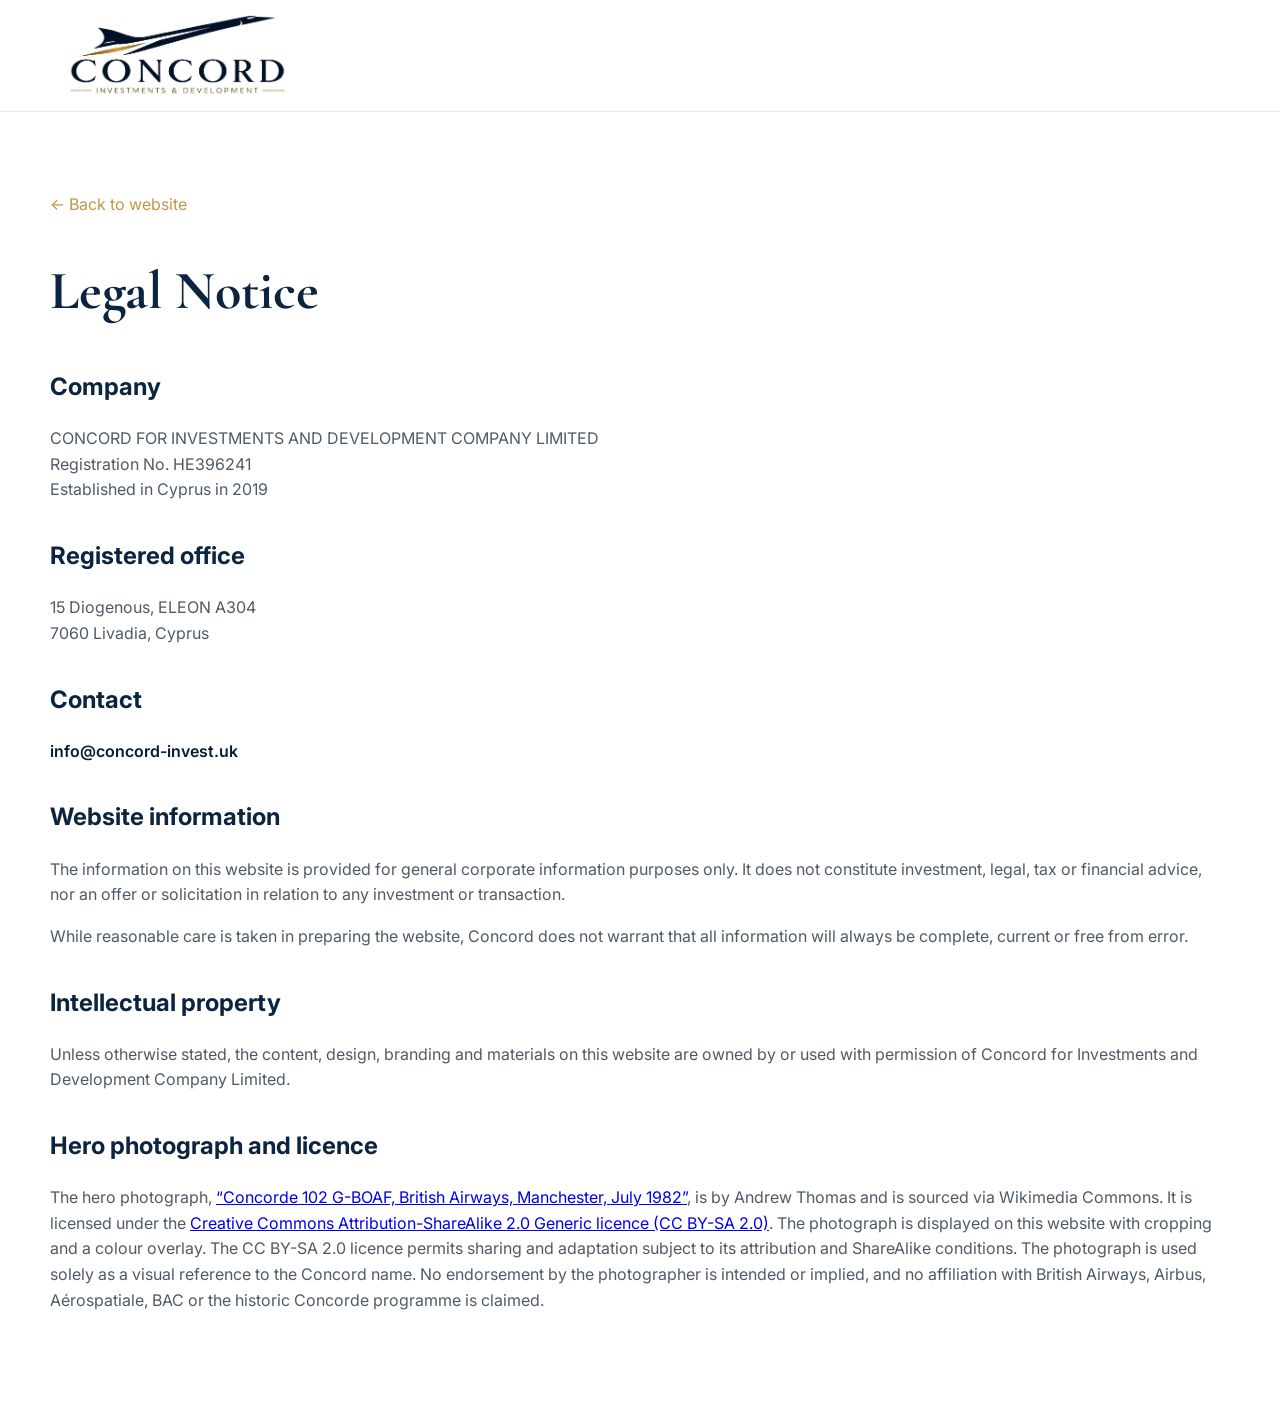
==== commit 089d88e5: "Clarify Concorde hero image licence and attribution" ====
--- a/legal.html
+++ b/legal.html
@@ -1 +1 @@
-<!doctype html><html lang="en"><head><meta charset="utf-8"><meta name="viewport" content="width=device-width, initial-scale=1"><title>Legal Notice | Concord</title><link rel="stylesheet" href="styles.css"></head><body><header class="site-header legal-header"><a class="brand" href="index.html" aria-label="Concord home"><img class="brand-logo" src="assets/LOGO.png" alt="Concord Investments & Development"></a></header><main class="legal-page"><div class="shell"><a class="back-link" href="index.html">← Back to website</a><h1>Legal Notice</h1><h2>Company</h2><p>CONCORD FOR INVESTMENTS AND DEVELOPMENT COMPANY LIMITED<br>Registration No. HE396241<br>Established in Cyprus in 2019</p><h2>Registered office</h2><p>15 Diogenous, ELEON A304<br>7060 Livadia, Cyprus</p><h2>Contact</h2><p><a class="email-link" href="mailto:info@concord-invest.uk">info@concord-invest.uk</a></p><h2>Website information</h2><p>The information on this website is provided for general corporate information purposes only. It does not constitute investment, legal, tax or financial advice, nor an offer or solicitation in relation to any investment or transaction.</p><p>While reasonable care is taken in preparing the website, Concord does not warrant that all information will always be complete, current or free from error.</p><h2>Intellectual property</h2><p>Unless otherwise stated, the content, design, branding and materials on this website are owned by or used with permission of Concord for Investments and Development Company Limited.</p><h2>Hero photograph</h2><p>The Concorde hero photograph is by Andrew Thomas, sourced via Wikimedia Commons and used under the Creative Commons Attribution-ShareAlike 2.0 Generic licence. The photograph is used as a visual reference to the Concord name and does not imply any affiliation with British Airways, Airbus, Aérospatiale, BAC or the historic Concorde programme.</p></div></main></body></html>+<!doctype html><html lang="en"><head><meta charset="utf-8"><meta name="viewport" content="width=device-width, initial-scale=1"><title>Legal Notice | Concord</title><link rel="stylesheet" href="styles.css"></head><body><header class="site-header legal-header"><a class="brand" href="index.html" aria-label="Concord home"><img class="brand-logo" src="assets/LOGO.png" alt="Concord Investments & Development"></a></header><main class="legal-page"><div class="shell"><a class="back-link" href="index.html">← Back to website</a><h1>Legal Notice</h1><h2>Company</h2><p>CONCORD FOR INVESTMENTS AND DEVELOPMENT COMPANY LIMITED<br>Registration No. HE396241<br>Established in Cyprus in 2019</p><h2>Registered office</h2><p>15 Diogenous, ELEON A304<br>7060 Livadia, Cyprus</p><h2>Contact</h2><p><a class="email-link" href="mailto:info@concord-invest.uk">info@concord-invest.uk</a></p><h2>Website information</h2><p>The information on this website is provided for general corporate information purposes only. It does not constitute investment, legal, tax or financial advice, nor an offer or solicitation in relation to any investment or transaction.</p><p>While reasonable care is taken in preparing the website, Concord does not warrant that all information will always be complete, current or free from error.</p><h2>Intellectual property</h2><p>Unless otherwise stated, the content, design, branding and materials on this website are owned by or used with permission of Concord for Investments and Development Company Limited.</p><h2>Hero photograph and licence</h2><p>The hero photograph, <a href="https://commons.wikimedia.org/wiki/File%3AConcorde_102_G-BOAF%2C_British_Airways%2C_Manchester%2C_July_1982._%285499205415%29.jpg" target="_blank" rel="noopener noreferrer">“Concorde 102 G-BOAF, British Airways, Manchester, July 1982”</a>, is by Andrew Thomas and is sourced via Wikimedia Commons. It is licensed under the <a href="https://creativecommons.org/licenses/by-sa/2.0/" target="_blank" rel="license noopener noreferrer">Creative Commons Attribution-ShareAlike 2.0 Generic licence (CC BY-SA 2.0)</a>. The photograph is displayed on this website with cropping and a colour overlay. The CC BY-SA 2.0 licence permits sharing and adaptation subject to its attribution and ShareAlike conditions. The photograph is used solely as a visual reference to the Concord name. No endorsement by the photographer is intended or implied, and no affiliation with British Airways, Airbus, Aérospatiale, BAC or the historic Concorde programme is claimed.</p></div></main></body></html>
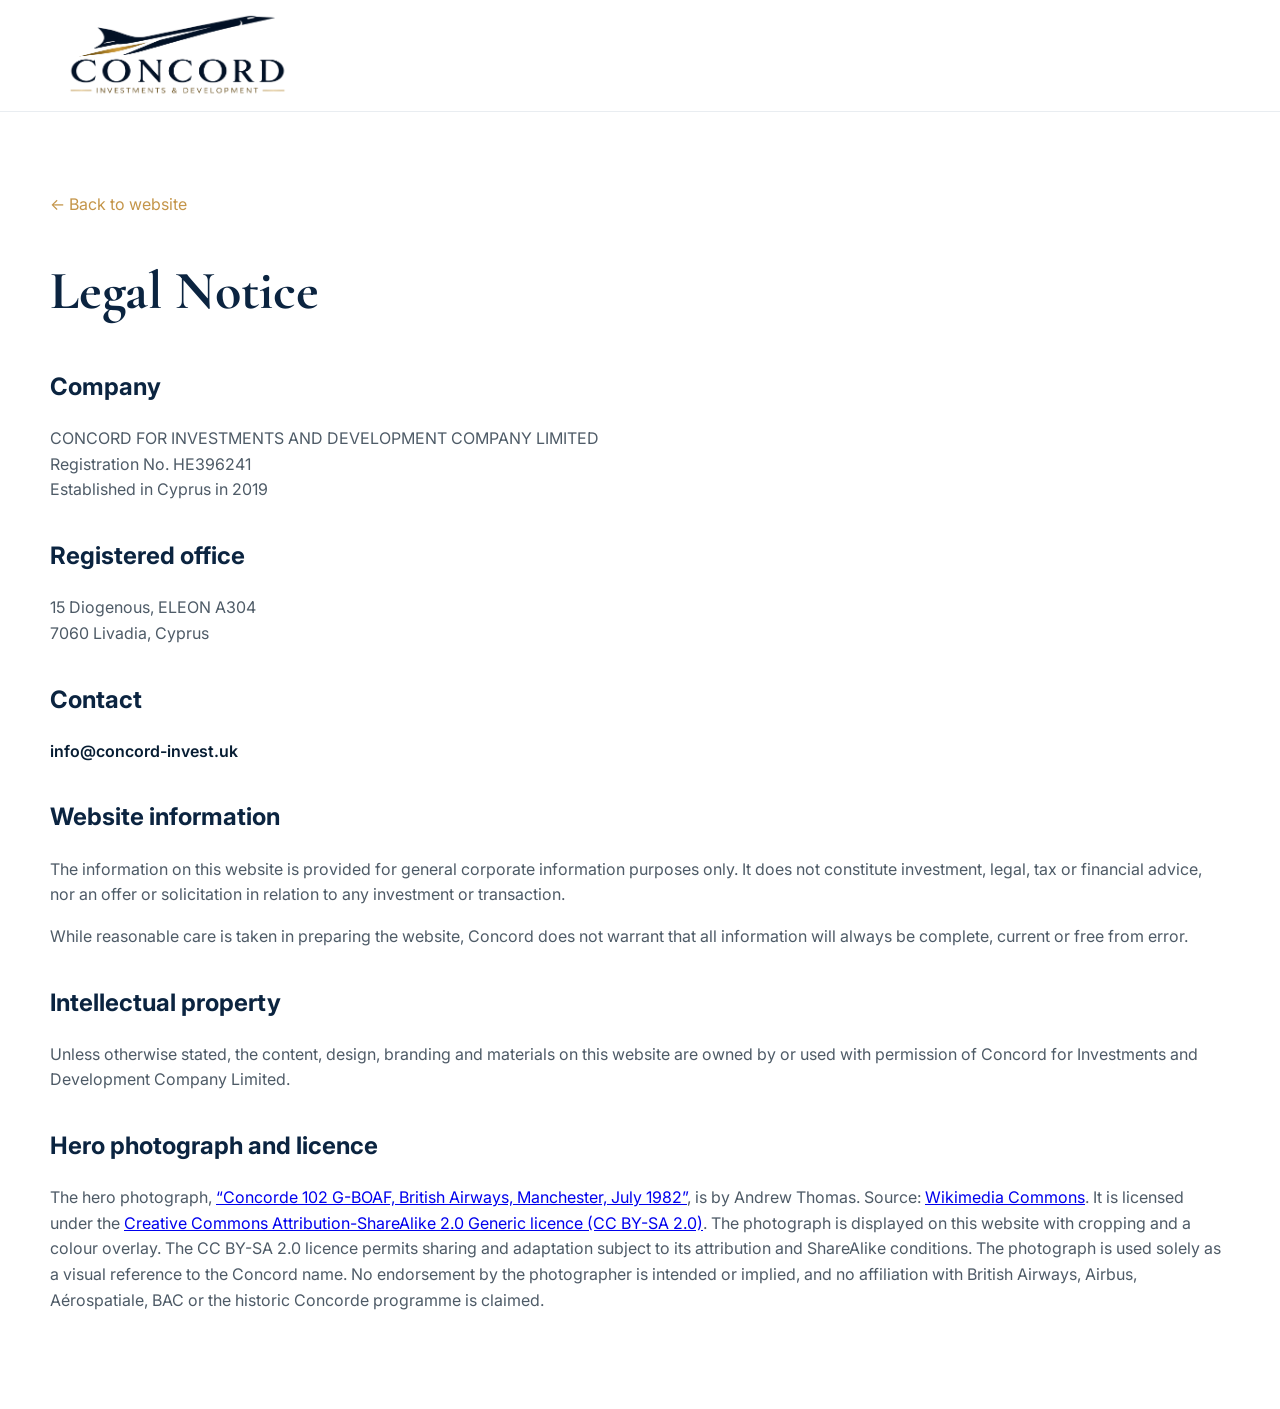
==== commit 27245818: "Clarify hero image source and licence links" ====
--- a/legal.html
+++ b/legal.html
@@ -1 +1 @@
-<!doctype html><html lang="en"><head><meta charset="utf-8"><meta name="viewport" content="width=device-width, initial-scale=1"><title>Legal Notice | Concord</title><link rel="stylesheet" href="styles.css"></head><body><header class="site-header legal-header"><a class="brand" href="index.html" aria-label="Concord home"><img class="brand-logo" src="assets/LOGO.png" alt="Concord Investments & Development"></a></header><main class="legal-page"><div class="shell"><a class="back-link" href="index.html">← Back to website</a><h1>Legal Notice</h1><h2>Company</h2><p>CONCORD FOR INVESTMENTS AND DEVELOPMENT COMPANY LIMITED<br>Registration No. HE396241<br>Established in Cyprus in 2019</p><h2>Registered office</h2><p>15 Diogenous, ELEON A304<br>7060 Livadia, Cyprus</p><h2>Contact</h2><p><a class="email-link" href="mailto:info@concord-invest.uk">info@concord-invest.uk</a></p><h2>Website information</h2><p>The information on this website is provided for general corporate information purposes only. It does not constitute investment, legal, tax or financial advice, nor an offer or solicitation in relation to any investment or transaction.</p><p>While reasonable care is taken in preparing the website, Concord does not warrant that all information will always be complete, current or free from error.</p><h2>Intellectual property</h2><p>Unless otherwise stated, the content, design, branding and materials on this website are owned by or used with permission of Concord for Investments and Development Company Limited.</p><h2>Hero photograph and licence</h2><p>The hero photograph, <a href="https://commons.wikimedia.org/wiki/File%3AConcorde_102_G-BOAF%2C_British_Airways%2C_Manchester%2C_July_1982._%285499205415%29.jpg" target="_blank" rel="noopener noreferrer">“Concorde 102 G-BOAF, British Airways, Manchester, July 1982”</a>, is by Andrew Thomas and is sourced via Wikimedia Commons. It is licensed under the <a href="https://creativecommons.org/licenses/by-sa/2.0/" target="_blank" rel="license noopener noreferrer">Creative Commons Attribution-ShareAlike 2.0 Generic licence (CC BY-SA 2.0)</a>. The photograph is displayed on this website with cropping and a colour overlay. The CC BY-SA 2.0 licence permits sharing and adaptation subject to its attribution and ShareAlike conditions. The photograph is used solely as a visual reference to the Concord name. No endorsement by the photographer is intended or implied, and no affiliation with British Airways, Airbus, Aérospatiale, BAC or the historic Concorde programme is claimed.</p></div></main></body></html>+<!doctype html><html lang="en"><head><meta charset="utf-8"><meta name="viewport" content="width=device-width, initial-scale=1"><title>Legal Notice | Concord</title><link rel="stylesheet" href="styles.css"></head><body><header class="site-header legal-header"><a class="brand" href="index.html" aria-label="Concord home"><img class="brand-logo" src="assets/LOGO.png" alt="Concord Investments & Development"></a></header><main class="legal-page"><div class="shell"><a class="back-link" href="index.html">← Back to website</a><h1>Legal Notice</h1><h2>Company</h2><p>CONCORD FOR INVESTMENTS AND DEVELOPMENT COMPANY LIMITED<br>Registration No. HE396241<br>Established in Cyprus in 2019</p><h2>Registered office</h2><p>15 Diogenous, ELEON A304<br>7060 Livadia, Cyprus</p><h2>Contact</h2><p><a class="email-link" href="mailto:info@concord-invest.uk">info@concord-invest.uk</a></p><h2>Website information</h2><p>The information on this website is provided for general corporate information purposes only. It does not constitute investment, legal, tax or financial advice, nor an offer or solicitation in relation to any investment or transaction.</p><p>While reasonable care is taken in preparing the website, Concord does not warrant that all information will always be complete, current or free from error.</p><h2>Intellectual property</h2><p>Unless otherwise stated, the content, design, branding and materials on this website are owned by or used with permission of Concord for Investments and Development Company Limited.</p><h2>Hero photograph and licence</h2><p>The hero photograph, <a href="https://commons.wikimedia.org/wiki/File%3AConcorde_102_G-BOAF%2C_British_Airways%2C_Manchester%2C_July_1982._%285499205415%29.jpg" target="_blank" rel="noopener noreferrer">“Concorde 102 G-BOAF, British Airways, Manchester, July 1982”</a>, is by Andrew Thomas. Source: <a href="https://commons.wikimedia.org/wiki/File%3AConcorde_102_G-BOAF%2C_British_Airways%2C_Manchester%2C_July_1982._%285499205415%29.jpg" target="_blank" rel="noopener noreferrer">Wikimedia Commons</a>. It is licensed under the <a href="https://creativecommons.org/licenses/by-sa/2.0/" target="_blank" rel="license noopener noreferrer">Creative Commons Attribution-ShareAlike 2.0 Generic licence (CC BY-SA 2.0)</a>. The photograph is displayed on this website with cropping and a colour overlay. The CC BY-SA 2.0 licence permits sharing and adaptation subject to its attribution and ShareAlike conditions. The photograph is used solely as a visual reference to the Concord name. No endorsement by the photographer is intended or implied, and no affiliation with British Airways, Airbus, Aérospatiale, BAC or the historic Concorde programme is claimed.</p></div></main></body></html>
